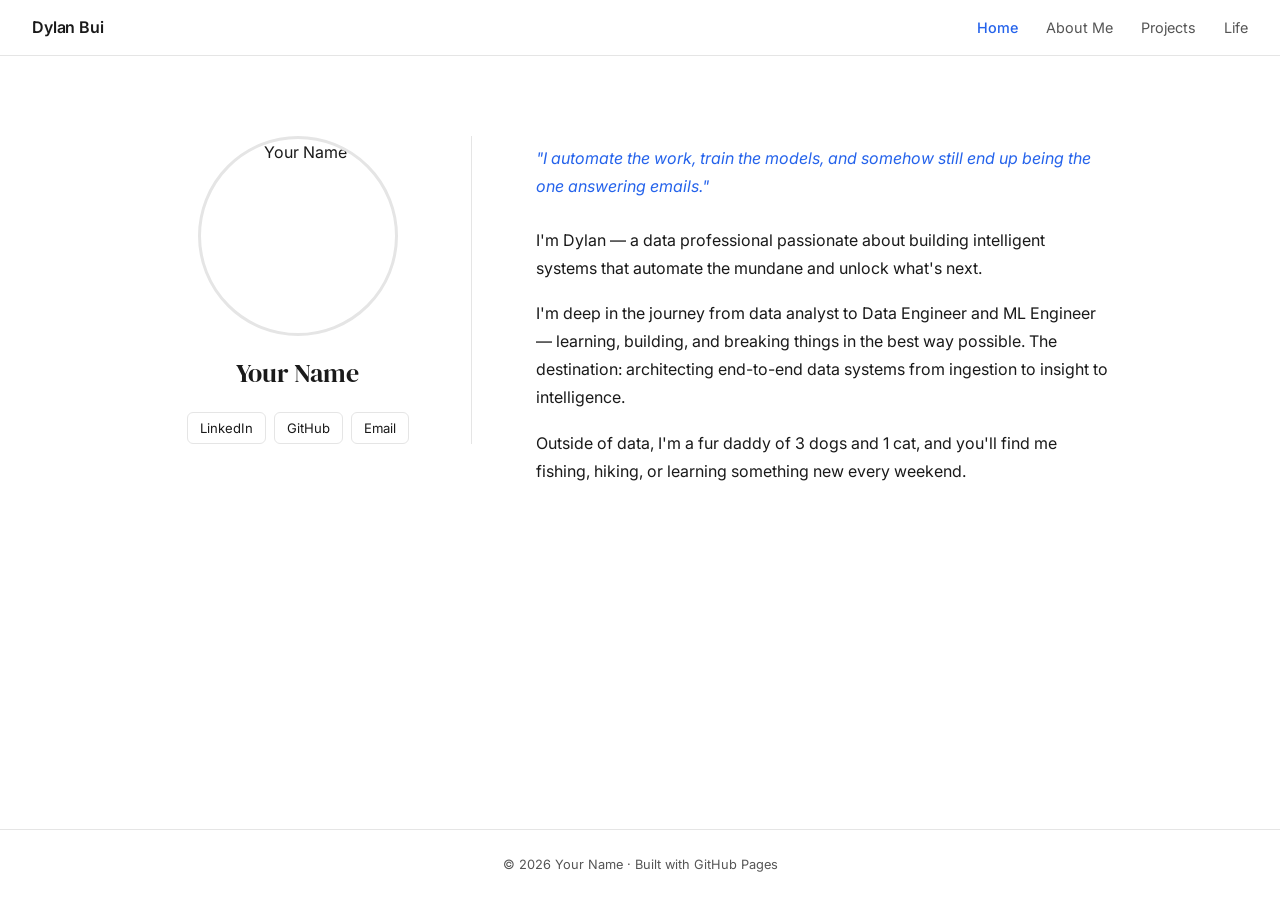
==== index.html @ 22c81f4f "Add files via upload" ====
<!DOCTYPE html>
<html lang="en">
<head>
  <meta charset="UTF-8" />
  <meta name="viewport" content="width=device-width, initial-scale=1.0"/>
  <title>Your Name</title>
  <link rel="stylesheet" href="style.css" />
  <link href="https://fonts.googleapis.com/css2?family=DM+Serif+Display&family=Inter:wght@300;400;500;600&display=swap" rel="stylesheet"/>
</head>
<body>

  <!-- NAV -->
  <nav>
    <a href="index.html" class="site-name">Dylan Bui</a>
    <ul>
      <li><a href="index.html" class="active">Home</a></li>
      <li><a href="about.html">About Me</a></li>
      <li><a href="portfolio.html">Projects</a></li>
      <li><a href="life.html">Life</a></li>
    </ul>
  </nav>

  <!-- HERO -->
  <main class="home-layout">

    <!-- Left: Photo + Name + Links -->
    <aside class="profile-card">
      <div class="avatar-wrap">
        <img src="images/profile.jpg" alt="Your Name" class="avatar" />
      </div>
      <h1 class="profile-name">Your Name</h1>
      <div class="profile-links">
        <a href="https://linkedin.com/in/yourhandle" target="_blank">LinkedIn</a>
        <a href="https://github.com/yourusername" target="_blank">GitHub</a>
        <a href="mailto:you@email.com">Email</a>
      </div>
    </aside>

    <!-- Right: Bio -->
    <section class="bio">
  <p class="punchline">
    "I automate the work, train the models, and somehow still end up being the one answering emails."
  </p>
  <p>
    I'm Dylan — a data professional passionate about building intelligent systems that automate the mundane and unlock what's next.
  </p>
  <p>
    I'm deep in the journey from data analyst to Data Engineer and ML Engineer — learning, building, and breaking things in the best way possible. The destination: architecting end-to-end data systems from ingestion to insight to intelligence.
  </p>
  <p>
    Outside of data, I'm a fur daddy of 3 dogs and 1 cat, and you'll find me fishing, hiking, or learning something new every weekend.
  </p>
</section>

  </main>

  <footer>
    <p>© 2026 Your Name · Built with GitHub Pages</p>
  </footer>

</body>
</html>
---- style.css ----
/* =====================
   TOKENS
===================== */
:root {
  --color-bg: #ffffff;
  --color-text: #1a1a1a;
  --color-muted: #555555;
  --color-accent: #2563eb;
  --color-accent-hover: #1d4ed8;
  --color-border: #e5e5e5;
  --color-tag-bg: #f1f5f9;
  --color-tag-text: #475569;
  --font-display: 'DM Serif Display', Georgia, serif;
  --font-body: 'Inter', system-ui, sans-serif;
  --nav-height: 56px;
  --max-width: 1000px;
  --radius: 10px;
}

/* =====================
   RESET & BASE
===================== */
*, *::before, *::after { box-sizing: border-box; margin: 0; padding: 0; }

html { scroll-behavior: smooth; }

body {
  font-family: var(--font-body);
  background: var(--color-bg);
  color: var(--color-text);
  font-size: 16px;
  line-height: 1.7;
  min-height: 100vh;
  display: flex;
  flex-direction: column;
}

img { display: block; width: 100%; height: 100%; object-fit: cover; }

a { color: var(--color-accent); text-decoration: none; }
a:hover { color: var(--color-accent-hover); }

/* =====================
   NAV
===================== */
nav {
  position: sticky;
  top: 0;
  z-index: 100;
  background: var(--color-bg);
  border-bottom: 1px solid var(--color-border);
  height: var(--nav-height);
  display: flex;
  align-items: center;
  justify-content: space-between;
  padding: 0 2rem;
}

.site-name {
  font-family: var(--font-body);
  font-weight: 600;
  font-size: 1rem;
  color: var(--color-text);
  letter-spacing: -0.01em;
}

nav ul {
  list-style: none;
  display: flex;
  gap: 1.75rem;
}

nav ul a {
  color: var(--color-muted);
  font-size: 0.9rem;
  font-weight: 400;
  transition: color 0.15s;
}

nav ul a:hover,
nav ul a.active {
  color: var(--color-accent);
  font-weight: 500;
}

/* =====================
   HOME LAYOUT
===================== */
.home-layout {
  flex: 1;
  display: grid;
  grid-template-columns: 300px 1fr;
  gap: 4rem;
  max-width: var(--max-width);
  margin: 5rem auto;
  padding: 0 2rem;
  align-items: start;
}

/* Profile Card */
.profile-card {
  display: flex;
  flex-direction: column;
  align-items: center;
  text-align: center;
  gap: 1rem;
}

.avatar-wrap {
  width: 200px;
  height: 200px;
  border-radius: 50%;
  overflow: hidden;
  border: 3px solid var(--color-border);
}

.avatar { object-fit: cover; }

.profile-name {
  font-family: var(--font-display);
  font-size: 1.6rem;
  font-weight: 400;
  color: var(--color-text);
}

.profile-links {
  display: flex;
  flex-wrap: wrap;
  gap: 0.5rem;
  justify-content: center;
}

.profile-links a {
  border: 1px solid var(--color-border);
  border-radius: 6px;
  padding: 0.25rem 0.75rem;
  font-size: 0.82rem;
  color: var(--color-text);
  transition: border-color 0.15s, color 0.15s;
}

.profile-links a:hover {
  border-color: var(--color-accent);
  color: var(--color-accent);
}

/* Bio */
.bio {
  display: flex;
  flex-direction: column;
  gap: 1.1rem;
  padding-top: 0.5rem;
}

.bio p {
  color: var(--color-text);
  font-size: 1rem;
  line-height: 1.75;
}

/* Divider between cards */
.home-layout .profile-card {
  border-right: 1px solid var(--color-border);
  padding-right: 3rem;
}

/* =====================
   PAGE CONTENT (About, Portfolio, Life)
===================== */
.page-content {
  flex: 1;
  max-width: var(--max-width);
  margin: 4rem auto;
  padding: 0 2rem;
  width: 100%;
}

.page-title {
  font-family: var(--font-display);
  font-size: 2rem;
  font-weight: 400;
  margin-bottom: 0.5rem;
}

.page-subtitle {
  color: var(--color-muted);
  font-size: 0.95rem;
  margin-bottom: 2.5rem;
}

/* =====================
   ABOUT PAGE
===================== */
.about-grid {
  display: grid;
  grid-template-columns: 1fr;
  gap: 3rem;
  align-items: start;
}

.about-text p {
  color: var(--color-text);
  line-height: 1.75;
  margin-bottom: 1rem;
}

.about-text h3 {
  font-family: var(--font-display);
  font-size: 1.2rem;
  font-weight: 400;
  margin: 1.5rem 0 0.75rem;
}

.skills-list {
  display: flex;
  flex-wrap: wrap;
  gap: 0.5rem;
}

.skills-list span {
  background: var(--color-tag-bg);
  color: var(--color-tag-text);
  border-radius: 6px;
  padding: 0.3rem 0.75rem;
  font-size: 0.82rem;
  font-weight: 500;
}

/* =====================
   PROJECTS GRID
===================== */
.projects-grid {
  display: grid;
  grid-template-columns: repeat(auto-fill, minmax(280px, 1fr));
  gap: 1.5rem;
}

.project-card {
  border: 1px solid var(--color-border);
  border-radius: var(--radius);
  overflow: hidden;
  transition: box-shadow 0.2s;
}

.project-card:hover {
  box-shadow: 0 4px 20px rgba(0,0,0,0.08);
}

.project-img-wrap {
  height: 180px;
  background: var(--color-tag-bg);
  overflow: hidden;
}

.project-info {
  padding: 1.25rem;
  display: flex;
  flex-direction: column;
  gap: 0.5rem;
}

.project-info h3 {
  font-family: var(--font-display);
  font-size: 1.1rem;
  font-weight: 400;
}

.project-info p {
  color: var(--color-muted);
  font-size: 0.88rem;
  line-height: 1.6;
}

.project-tags {
  display: flex;
  flex-wrap: wrap;
  gap: 0.35rem;
  margin-top: 0.25rem;
}

.project-tags span {
  background: var(--color-tag-bg);
  color: var(--color-tag-text);
  border-radius: 4px;
  padding: 0.15rem 0.55rem;
  font-size: 0.75rem;
  font-weight: 500;
}

.project-links {
  display: flex;
  gap: 1rem;
  margin-top: 0.25rem;
  font-size: 0.85rem;
  font-weight: 500;
}

/* =====================
   GALLERY (Life Page)
===================== */
.gallery {
  display: grid;
  grid-template-columns: repeat(3, 1fr);
  grid-auto-rows: 220px;
  gap: 0.75rem;
}

.gallery-item {
  position: relative;
  overflow: hidden;
  border-radius: var(--radius);
  background: var(--color-tag-bg);
}

.gallery-item img {
  width: 100%;
  height: 100%;
  object-fit: cover;
  transition: transform 0.3s ease;
}

.gallery-item:hover img {
  transform: scale(1.03);
}

.gallery-item.tall { grid-row: span 2; }
.gallery-item.wide { grid-column: span 2; }

.gallery-caption {
  position: absolute;
  bottom: 0;
  left: 0;
  right: 0;
  background: linear-gradient(transparent, rgba(0,0,0,0.55));
  color: #fff;
  font-size: 0.8rem;
  padding: 1rem 0.75rem 0.6rem;
  opacity: 0;
  transition: opacity 0.2s;
}

.gallery-item:hover .gallery-caption { opacity: 1; }

/* =====================
   FOOTER
===================== */
footer {
  border-top: 1px solid var(--color-border);
  text-align: center;
  padding: 1.5rem;
  font-size: 0.8rem;
  color: var(--color-muted);
  margin-top: auto;
}

/* =====================
   PUNCHLINE
===================== */
.punchline {
  font-style: italic;
  color: var(--color-accent) !important;
  font-size: 1.05rem;
  margin-bottom: 0.5rem;
}

/* =====================
   RESPONSIVE
===================== */
@media (max-width: 700px) {
  .home-layout {
    grid-template-columns: 1fr;
    gap: 2rem;
    margin: 2.5rem auto;
  }

  .home-layout .profile-card {
    border-right: none;
    border-bottom: 1px solid var(--color-border);
    padding-right: 0;
    padding-bottom: 2rem;
  }

  .about-grid {
    grid-template-columns: 1fr;
  }

  .gallery {
    grid-template-columns: repeat(2, 1fr);
  }

  .gallery-item.wide { grid-column: span 1; }
}
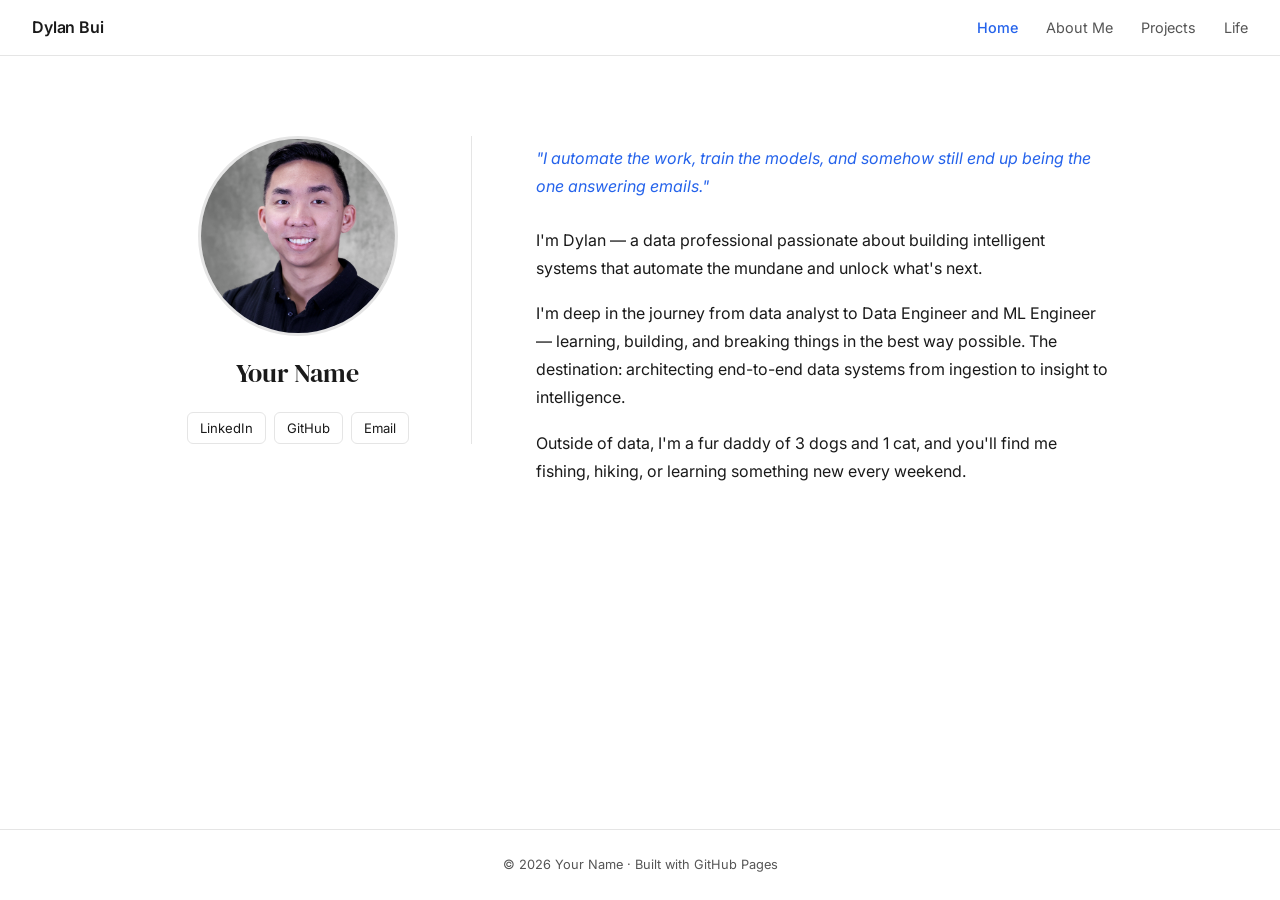
==== commit d3fd1629: "Update profile links in index.html" ====
--- a/index.html
+++ b/index.html
@@ -30,9 +30,9 @@
       </div>
       <h1 class="profile-name">Your Name</h1>
       <div class="profile-links">
-        <a href="https://linkedin.com/in/yourhandle" target="_blank">LinkedIn</a>
-        <a href="https://github.com/yourusername" target="_blank">GitHub</a>
-        <a href="mailto:you@email.com">Email</a>
+        <a href="https://www.linkedin.com/in/dylanbui8/" target="_blank">LinkedIn</a>
+        <a href="https://github.com/dylanbui8" target="_blank">GitHub</a>
+        <a href="mailto:dbui@gmail.com">Email</a>
       </div>
     </aside>
 
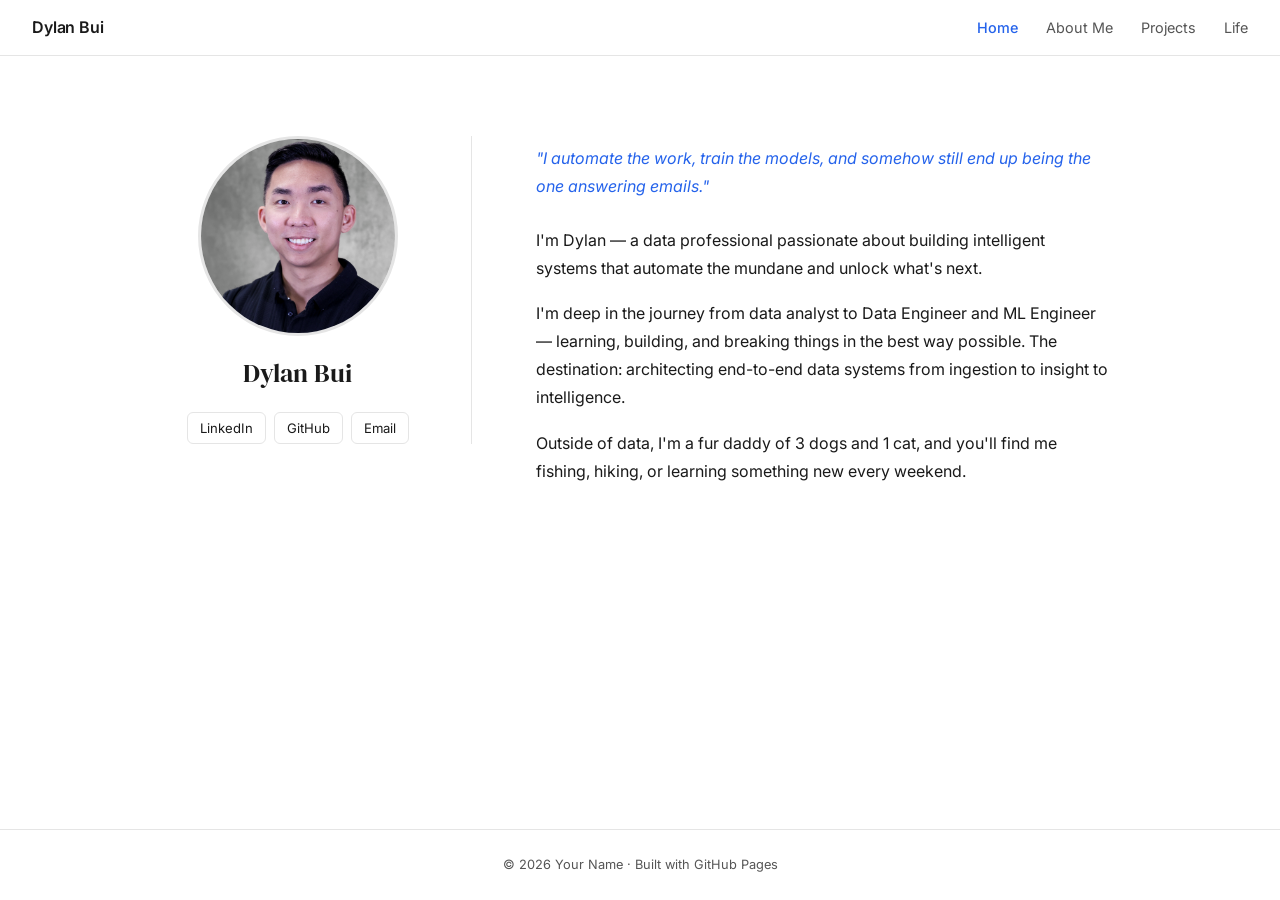
==== commit 0c1e25d1: "Update profile name to Dylan Bui" ====
--- a/index.html
+++ b/index.html
@@ -28,7 +28,7 @@
       <div class="avatar-wrap">
         <img src="images/profile.jpg" alt="Your Name" class="avatar" />
       </div>
-      <h1 class="profile-name">Your Name</h1>
+      <h1 class="profile-name">Dylan Bui</h1>
       <div class="profile-links">
         <a href="https://www.linkedin.com/in/dylanbui8/" target="_blank">LinkedIn</a>
         <a href="https://github.com/dylanbui8" target="_blank">GitHub</a>
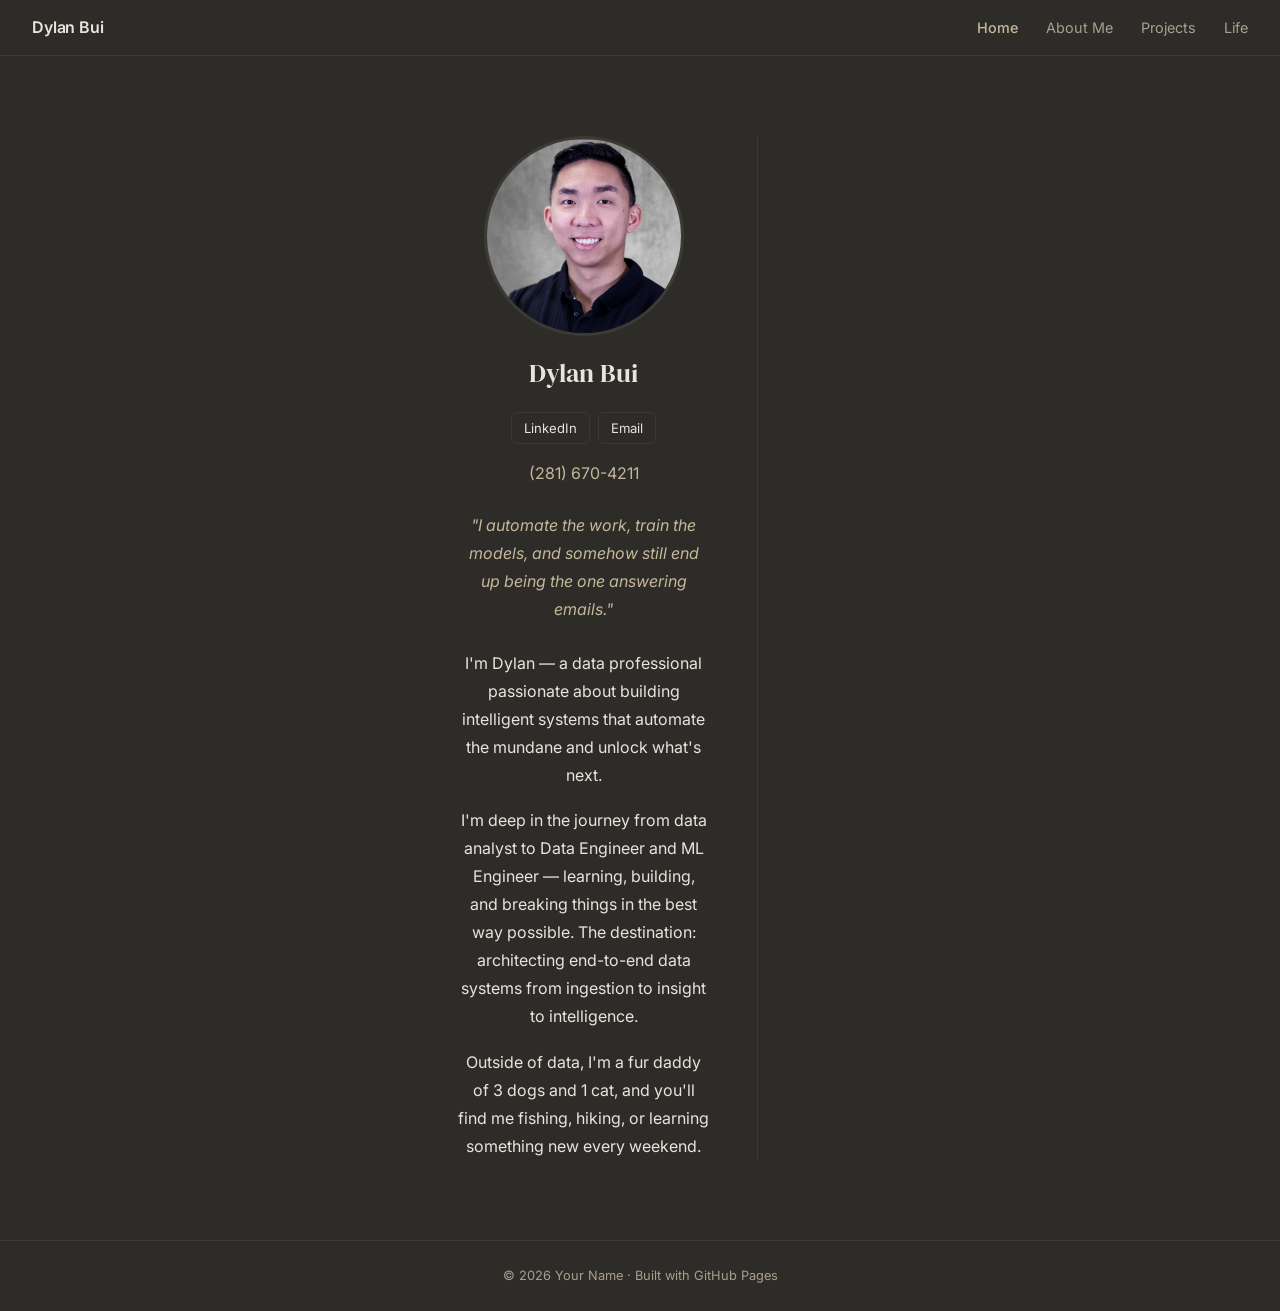
==== commit 3efa41b2: "Modify profile links and add phone number Updated profile links and added phone number." ====
--- a/index.html
+++ b/index.html
@@ -29,12 +29,13 @@
         <img src="images/profile.jpg" alt="Your Name" class="avatar" />
       </div>
       <h1 class="profile-name">Dylan Bui</h1>
-      <div class="profile-links">
-        <a href="https://www.linkedin.com/in/dylanbui8/" target="_blank">LinkedIn</a>
-        <a href="https://github.com/dylanbui8" target="_blank">GitHub</a>
-        <a href="mailto:dbui@gmail.com">Email</a>
-      </div>
-    </aside>
+     <div class="profile-links">
+  <a href="https://linkedin.com/in/yourhandle" target="_blank">LinkedIn</a>
+  <a href="mailto:you@email.com">Email</a>
+</div>
+<p class="profile-phone">
+  <a href="tel:+12816704211">(281) 670-4211</a>
+</p>
 
     <!-- Right: Bio -->
     <section class="bio">
--- a/style.css
+++ b/style.css
@@ -2,14 +2,14 @@
    TOKENS
 ===================== */
 :root {
-  --color-bg: #ffffff;
-  --color-text: #1a1a1a;
-  --color-muted: #555555;
-  --color-accent: #2563eb;
-  --color-accent-hover: #1d4ed8;
-  --color-border: #e5e5e5;
-  --color-tag-bg: #f1f5f9;
-  --color-tag-text: #475569;
+  --color-bg: #2e2c28;
+  --color-text: #e8e4dc;
+  --color-muted: #a89f90;
+  --color-accent: #c4b89a;
+  --color-accent-hover: #d4c8aa;
+  --color-border: #3d3a35;
+  --color-tag-bg: #3d3a35;
+  --color-tag-text: #c4b89a;
   --font-display: 'DM Serif Display', Georgia, serif;
   --font-body: 'Inter', system-ui, sans-serif;
   --nav-height: 56px;
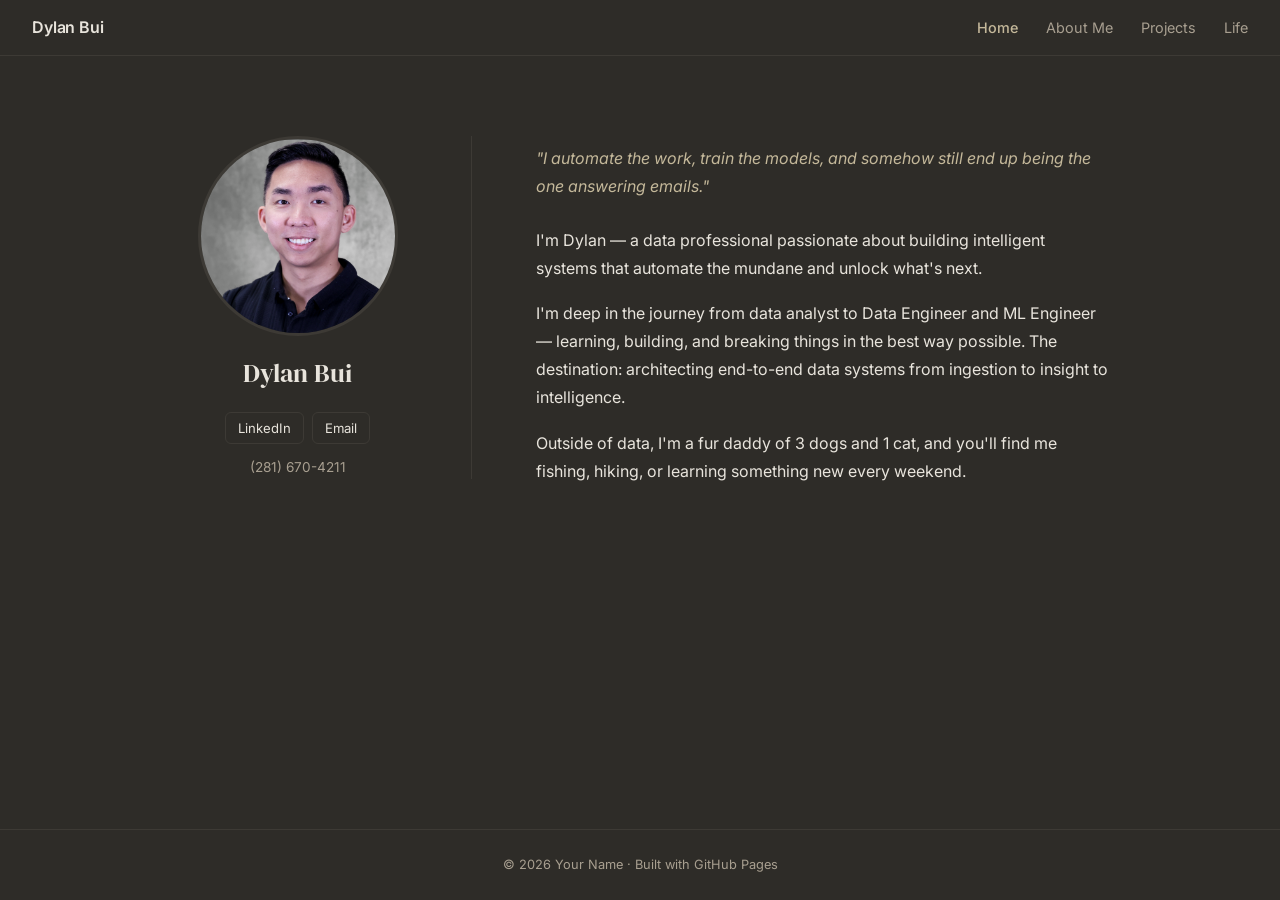
==== commit a1201cc9: "Fix indentation in index.html" ====
--- a/index.html
+++ b/index.html
@@ -36,7 +36,7 @@
 <p class="profile-phone">
   <a href="tel:+12816704211">(281) 670-4211</a>
 </p>
-
+    </aside>
     <!-- Right: Bio -->
     <section class="bio">
   <p class="punchline">
--- a/style.css
+++ b/style.css
@@ -390,3 +390,18 @@
 
   .gallery-item.wide { grid-column: span 1; }
 }
+/* =====================
+   PHONE
+===================== */
+.profile-phone {
+  margin-top: -0.25rem;
+  font-size: 0.85rem;
+}
+
+.profile-phone a {
+  color: var(--color-muted);
+}
+
+.profile-phone a:hover {
+  color: var(--color-accent);
+}
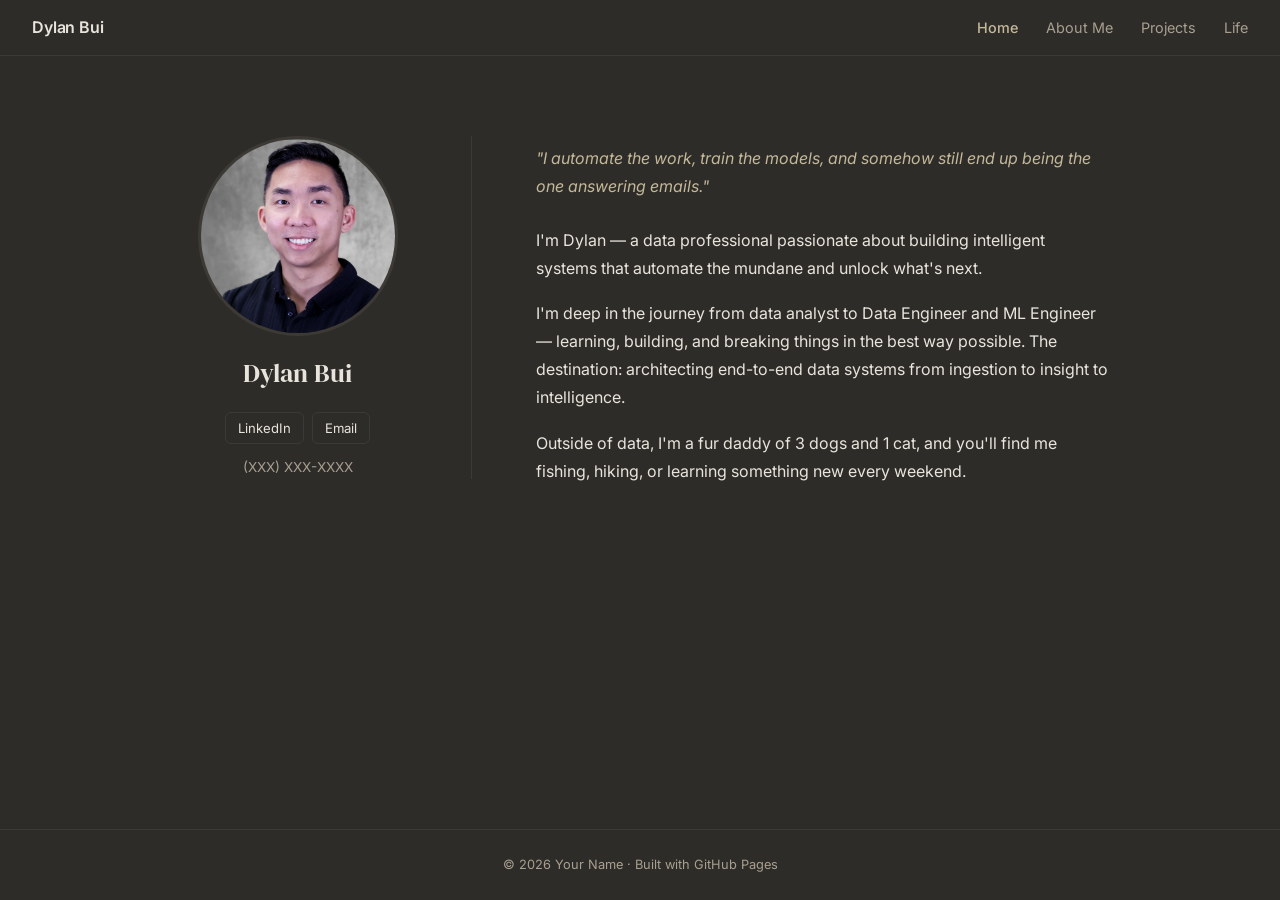
==== commit 67f9de87: "Revise profile details in index.html Updated profile information including name and phone number." ====
--- a/index.html
+++ b/index.html
@@ -23,20 +23,21 @@
   <!-- HERO -->
   <main class="home-layout">
 
-    <!-- Left: Photo + Name + Links -->
+   <!-- Left: Photo + Name + Links -->
     <aside class="profile-card">
       <div class="avatar-wrap">
-        <img src="images/profile.jpg" alt="Your Name" class="avatar" />
+        <img src="images/profile.jpg" alt="Dylan Bui" class="avatar" />
       </div>
       <h1 class="profile-name">Dylan Bui</h1>
-     <div class="profile-links">
-  <a href="https://linkedin.com/in/yourhandle" target="_blank">LinkedIn</a>
-  <a href="mailto:you@email.com">Email</a>
-</div>
-<p class="profile-phone">
-  <a href="tel:+12816704211">(281) 670-4211</a>
-</p>
+      <div class="profile-links">
+        <a href="https://linkedin.com/in/yourhandle" target="_blank">LinkedIn</a>
+        <a href="mailto:you@email.com">Email</a>
+      </div>
+      <p class="profile-phone">
+        <a href="tel:+1XXXXXXXXXX">(XXX) XXX-XXXX</a>
+      </p>
     </aside>
+
     <!-- Right: Bio -->
     <section class="bio">
   <p class="punchline">
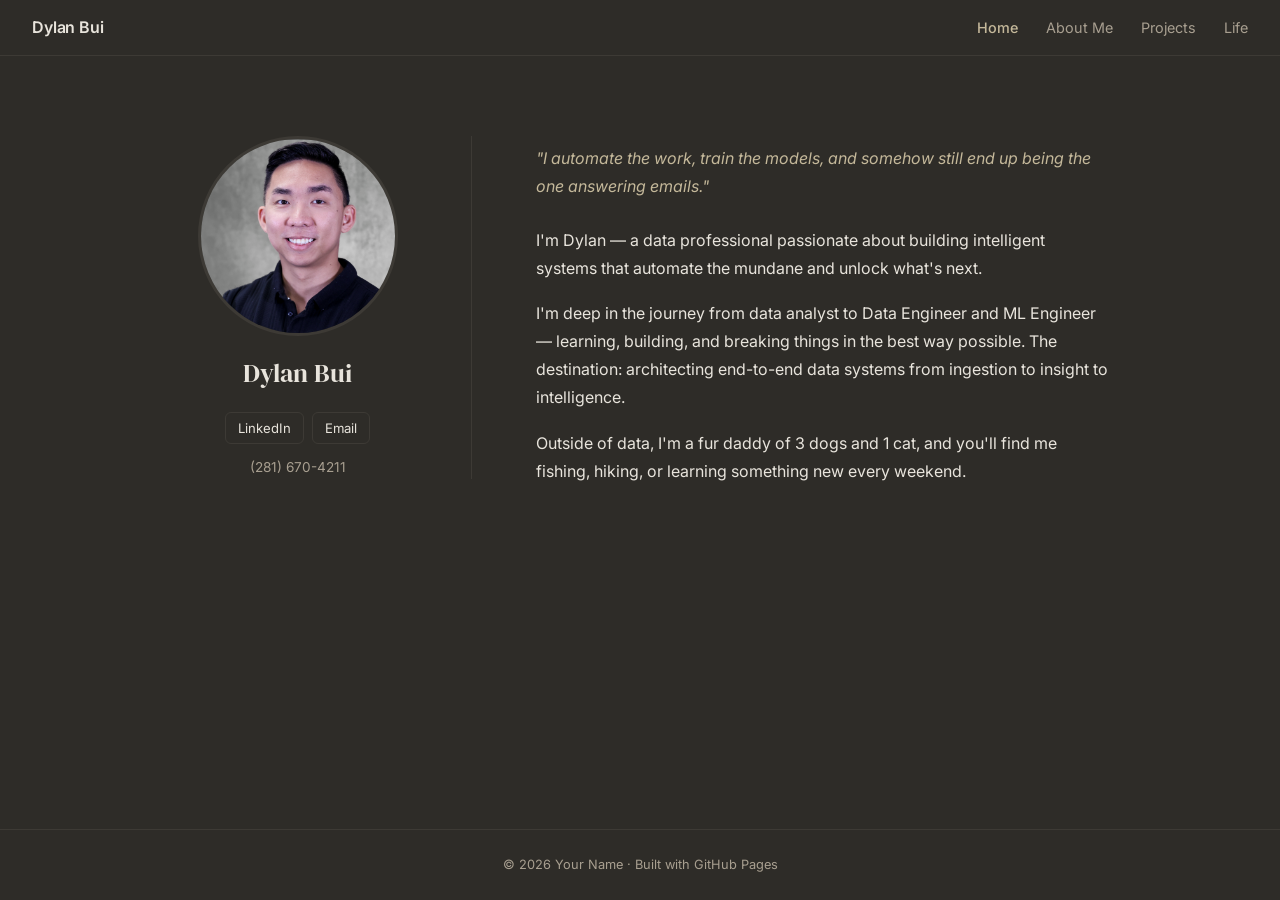
==== commit 3a5fa938: "Update LinkedIn and email contact information" ====
--- a/index.html
+++ b/index.html
@@ -30,11 +30,11 @@
       </div>
       <h1 class="profile-name">Dylan Bui</h1>
       <div class="profile-links">
-        <a href="https://linkedin.com/in/yourhandle" target="_blank">LinkedIn</a>
-        <a href="mailto:you@email.com">Email</a>
+        <a href="https://www.linkedin.com/in/dylanbui8/" target="_blank">LinkedIn</a>
+        <a href="mailto:dbuipm@gmail.com">Email</a>
       </div>
       <p class="profile-phone">
-        <a href="tel:+1XXXXXXXXXX">(XXX) XXX-XXXX</a>
+        <a href="tel:+12816704211">(281) 670-4211</a>
       </p>
     </aside>
 
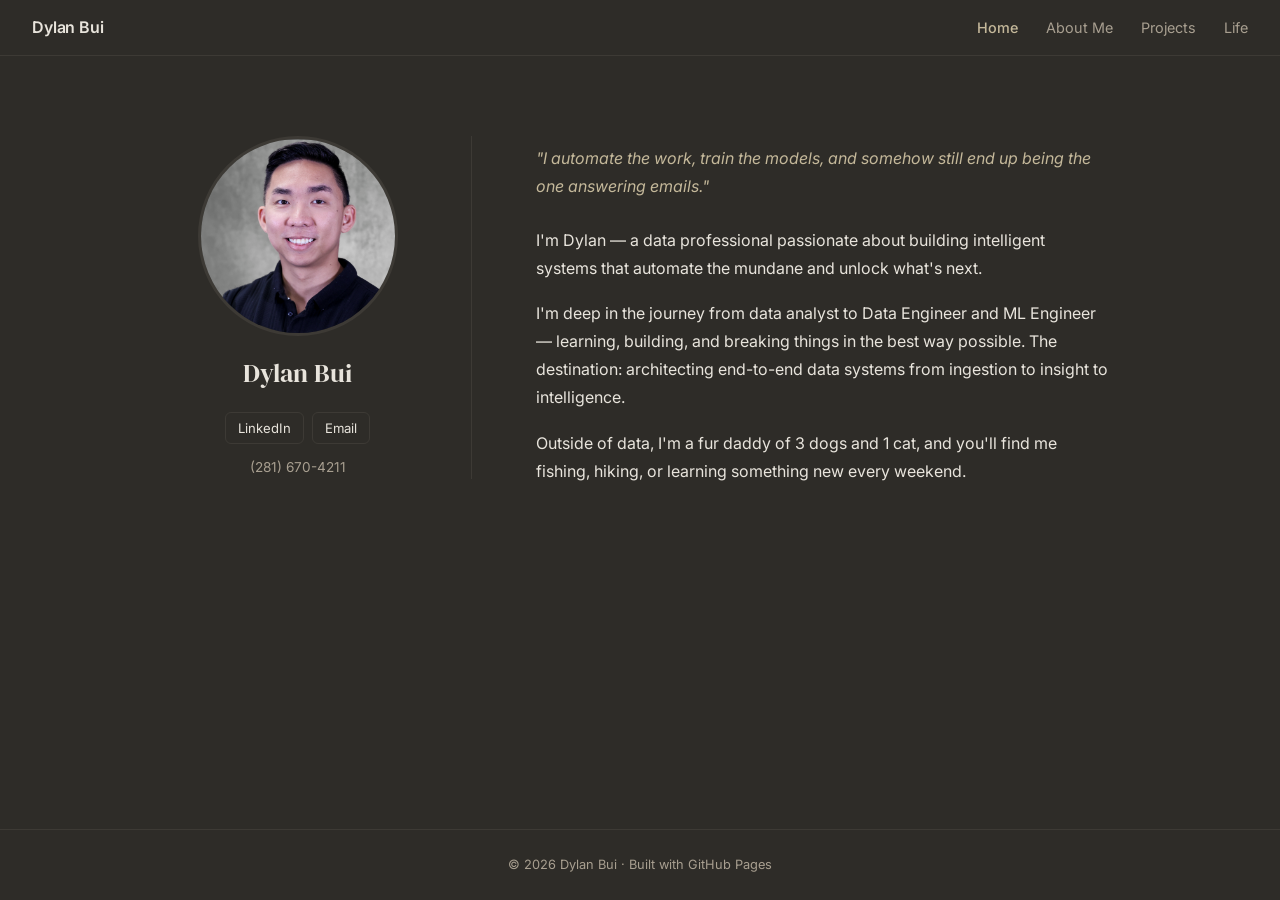
==== commit af174a13: "Update index.html" ====
--- a/index.html
+++ b/index.html
@@ -57,7 +57,7 @@
   </main>
 
   <footer>
-    <p>© 2026 Your Name · Built with GitHub Pages</p>
+    <p>© 2026 Dylan Bui · Built with GitHub Pages</p>
   </footer>
 
 </body>
